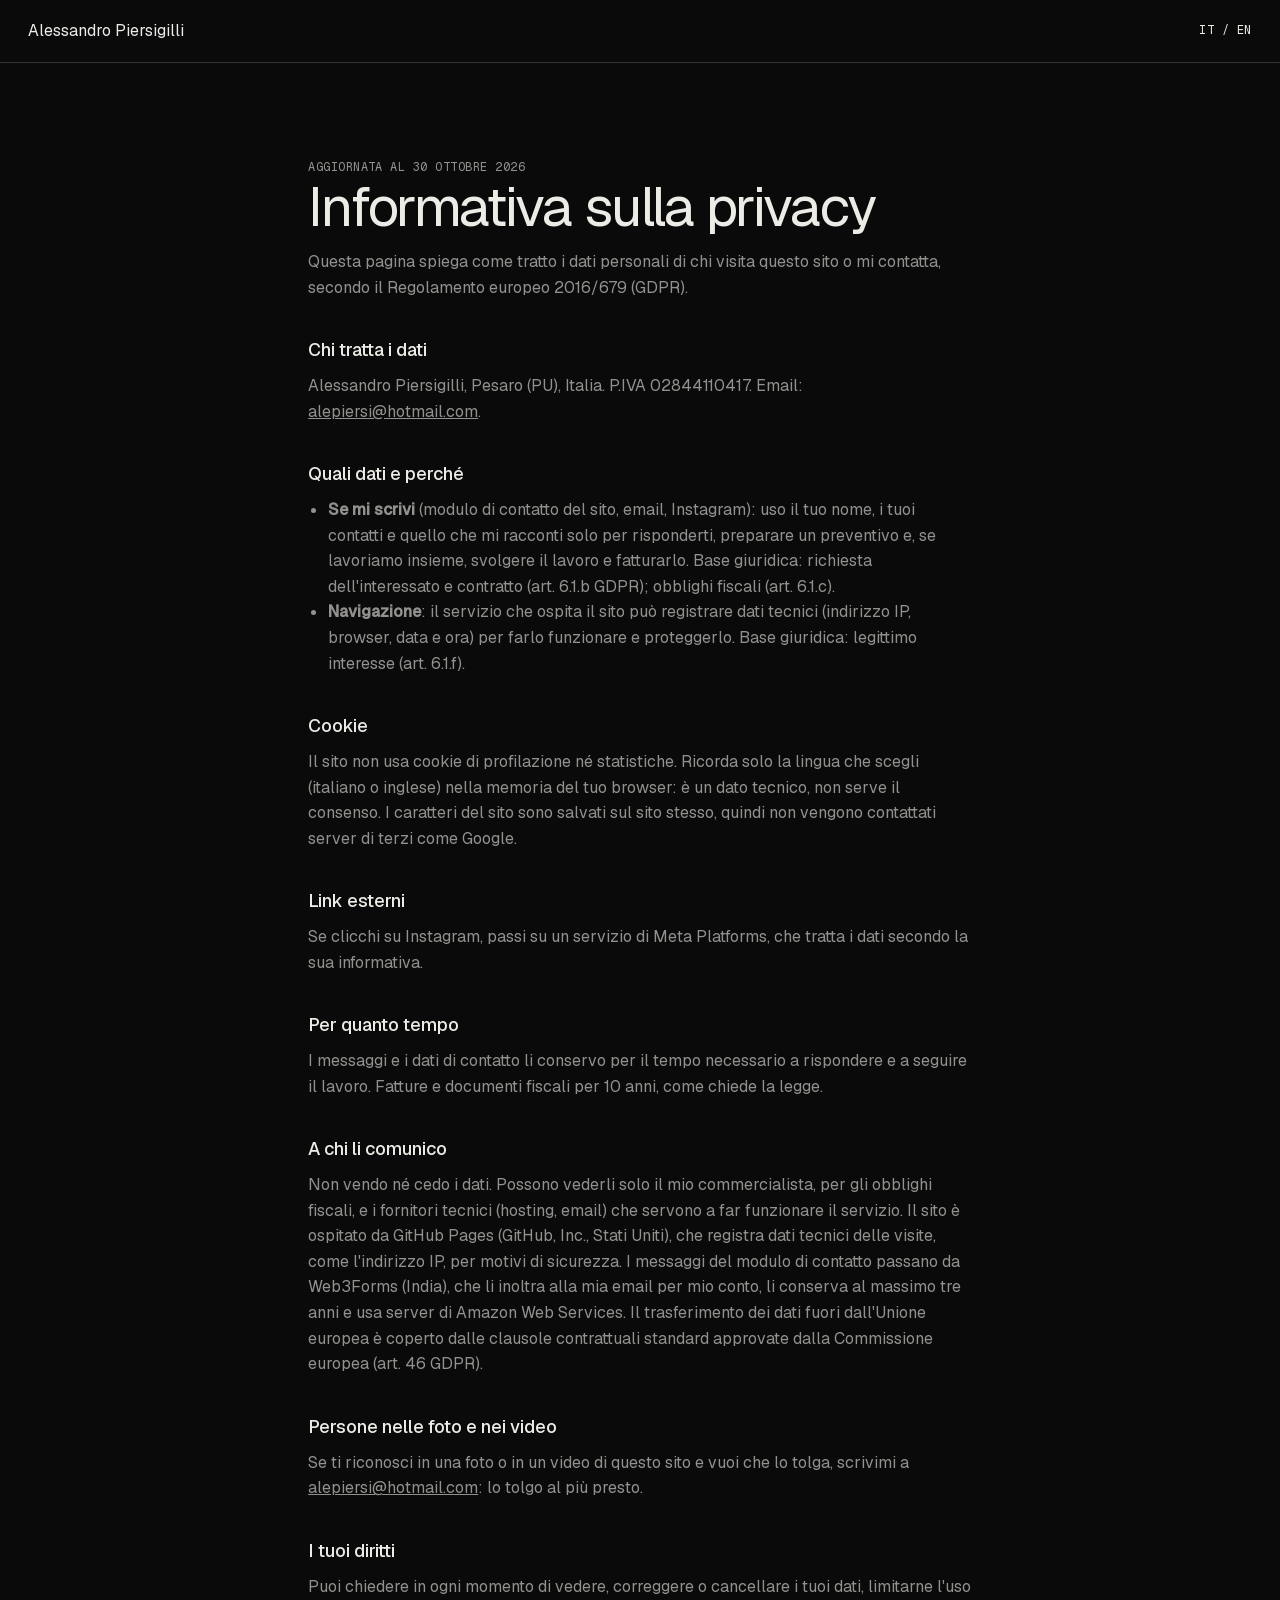
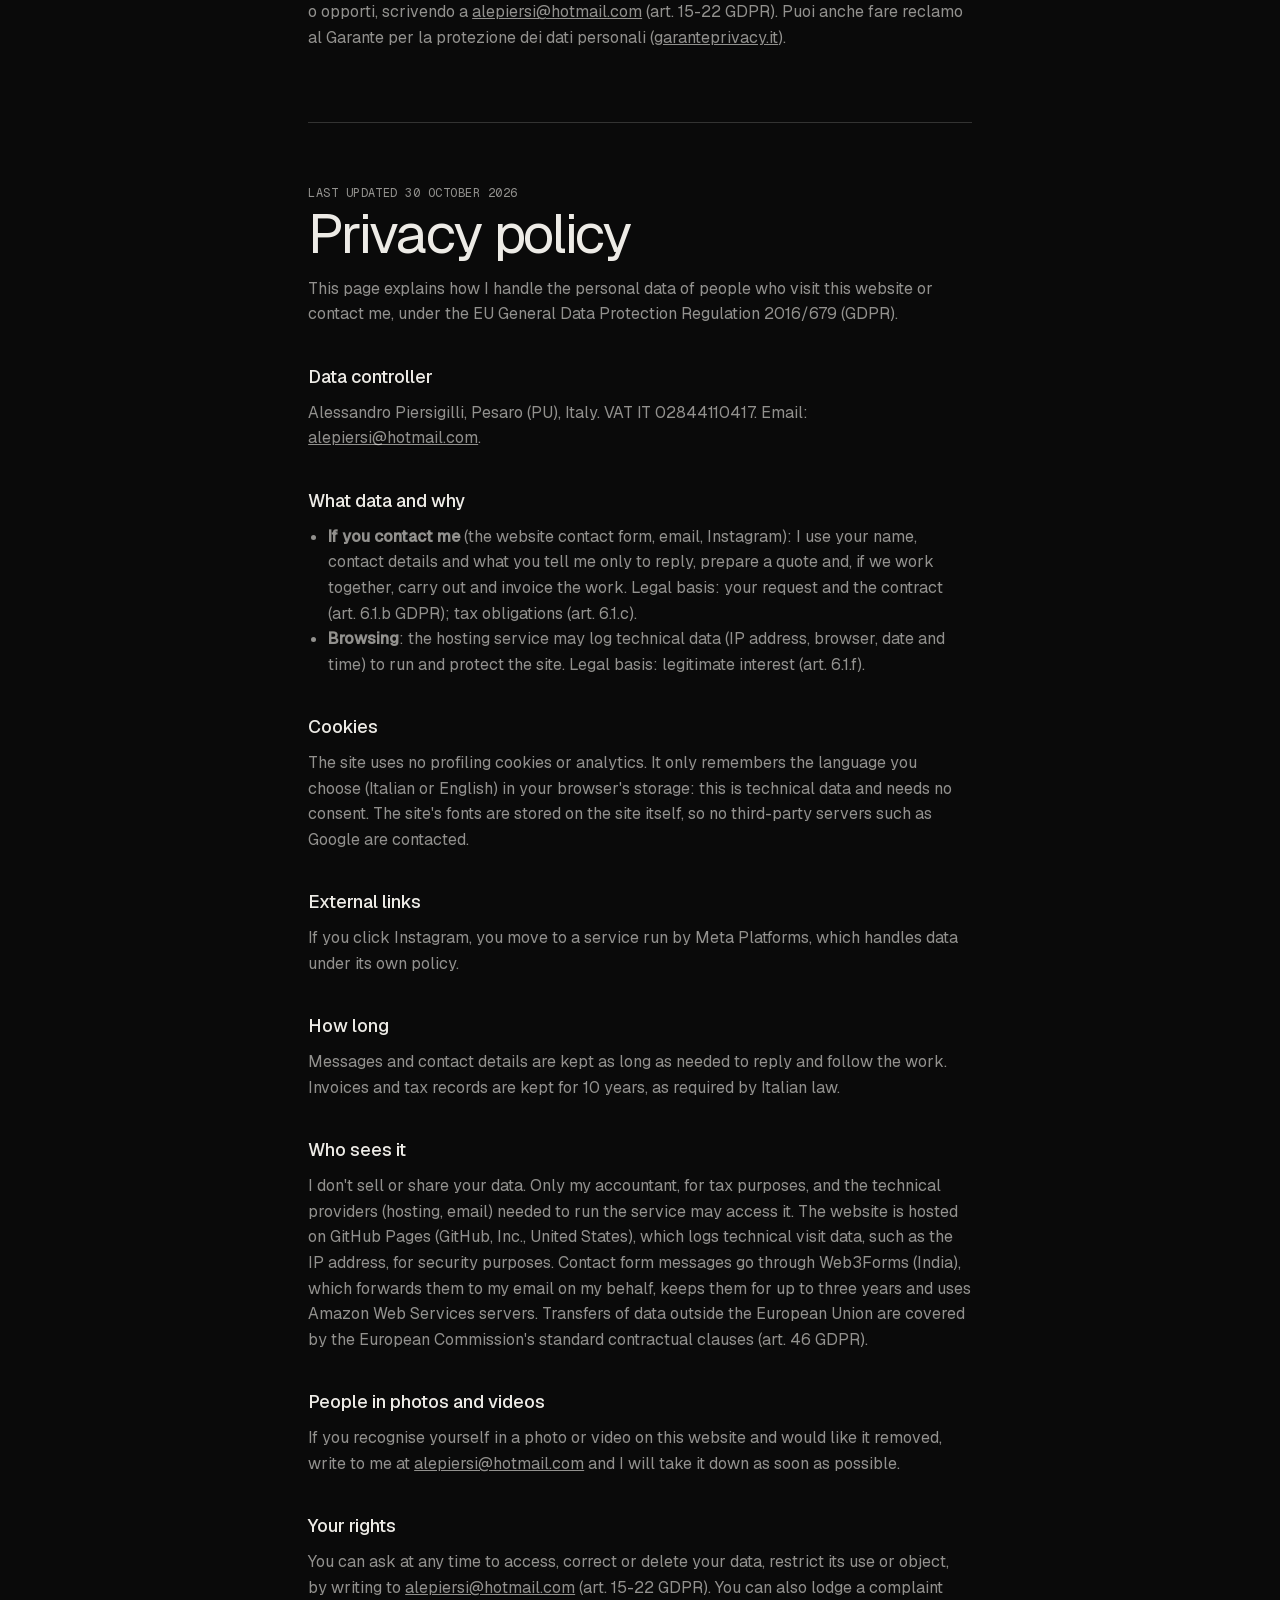
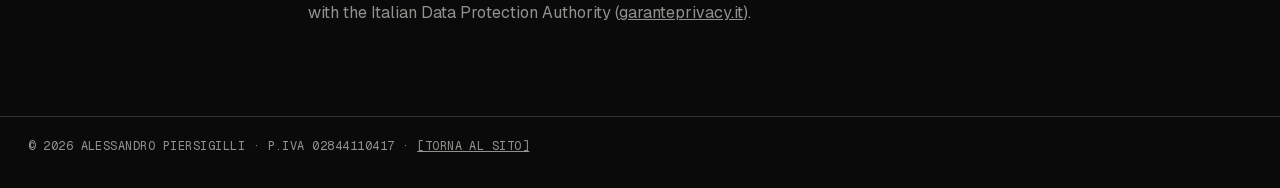
==== privacy.html @ 89960cb4 "Sito personale: prima pubblicazione Co-Authored-By: Claude Opus 5.5 <noreply@anthropic.com>" ====
<!doctype html>
<html lang="it">
<head>
<meta charset="utf-8">
<meta name="viewport" content="width=device-width, initial-scale=1">
<title>Privacy — Alessandro Piersigilli</title>
<meta name="robots" content="noindex">
<link rel="stylesheet" href="fonts/fonts.css">
<style>
  :root{--bg:#0A0A0A;--fg:#EDEBE6;--muted:rgba(237,235,230,.6);--line:rgba(237,235,230,.18);--g:clamp(16px,2.2vw,32px)}
  *{box-sizing:border-box;margin:0;padding:0}
  body{background:var(--bg);color:var(--fg);font-family:'Geist','Helvetica Neue',Arial,sans-serif;line-height:1.6;-webkit-font-smoothing:antialiased}
  a{color:inherit}
  .mono{font-family:'Geist Mono',ui-monospace,monospace;font-size:12px;letter-spacing:.04em;text-transform:uppercase}
  header{display:flex;justify-content:space-between;align-items:center;padding:18px var(--g);border-bottom:1px solid var(--line)}
  header a{text-decoration:none}
  main{max-width:720px;margin:0 auto;padding:clamp(48px,10vh,96px) var(--g)}
  h1{font-weight:400;font-size:clamp(36px,5vw,56px);letter-spacing:-.03em;line-height:1.05;margin-bottom:12px}
  h2{font-weight:500;font-size:18px;margin:36px 0 8px}
  p,li{color:var(--muted);max-width:62ch}
  ul{padding-left:20px}
  .lang{border-top:1px solid var(--line);margin-top:72px;padding-top:56px}
  footer{padding:20px var(--g) 32px;border-top:1px solid var(--line);color:var(--muted)}
</style>
</head>
<body>
<header>
  <a href="index.html">Alessandro Piersigilli</a>
  <span class="mono"><a href="#it">IT</a> / <a href="#en">EN</a></span>
</header>

<main>
<section id="it">
  <span class="mono" style="color:var(--muted)">Aggiornata al 30 ottobre 2026</span>
  <h1>Informativa sulla privacy</h1>
  <p>Questa pagina spiega come tratto i dati personali di chi visita questo sito o mi contatta, secondo il Regolamento europeo 2016/679 (GDPR).</p>

  <h2>Chi tratta i dati</h2>
  <p>Alessandro Piersigilli, Pesaro (PU), Italia. P.IVA 02844110417. Email: <a href="mailto:alepiersi@hotmail.com">alepiersi@hotmail.com</a>.</p>

  <h2>Quali dati e perché</h2>
  <ul>
    <li><b>Se mi scrivi</b> (modulo di contatto del sito, email, Instagram): uso il tuo nome, i tuoi contatti e quello che mi racconti solo per risponderti, preparare un preventivo e, se lavoriamo insieme, svolgere il lavoro e fatturarlo. Base giuridica: richiesta dell'interessato e contratto (art. 6.1.b GDPR); obblighi fiscali (art. 6.1.c).</li>
    <li><b>Navigazione</b>: il servizio che ospita il sito può registrare dati tecnici (indirizzo IP, browser, data e ora) per farlo funzionare e proteggerlo. Base giuridica: legittimo interesse (art. 6.1.f).</li>
  </ul>

  <h2>Cookie</h2>
  <p>Il sito non usa cookie di profilazione né statistiche. Ricorda solo la lingua che scegli (italiano o inglese) nella memoria del tuo browser: è un dato tecnico, non serve il consenso. I caratteri del sito sono salvati sul sito stesso, quindi non vengono contattati server di terzi come Google.</p>

  <h2>Link esterni</h2>
  <p>Se clicchi su Instagram, passi su un servizio di Meta Platforms, che tratta i dati secondo la sua informativa.</p>

  <h2>Per quanto tempo</h2>
  <p>I messaggi e i dati di contatto li conservo per il tempo necessario a rispondere e a seguire il lavoro. Fatture e documenti fiscali per 10 anni, come chiede la legge.</p>

  <h2>A chi li comunico</h2>
  <p>Non vendo né cedo i dati. Possono vederli solo il mio commercialista, per gli obblighi fiscali, e i fornitori tecnici (hosting, email) che servono a far funzionare il servizio. Il sito è ospitato da GitHub Pages (GitHub, Inc., Stati Uniti), che registra dati tecnici delle visite, come l'indirizzo IP, per motivi di sicurezza. I messaggi del modulo di contatto passano da Web3Forms (India), che li inoltra alla mia email per mio conto, li conserva al massimo tre anni e usa server di Amazon Web Services. Il trasferimento dei dati fuori dall'Unione europea è coperto dalle clausole contrattuali standard approvate dalla Commissione europea (art. 46 GDPR).</p>

  <h2>Persone nelle foto e nei video</h2>
  <p>Se ti riconosci in una foto o in un video di questo sito e vuoi che lo tolga, scrivimi a <a href="mailto:alepiersi@hotmail.com">alepiersi@hotmail.com</a>: lo tolgo al più presto.</p>

  <h2>I tuoi diritti</h2>
  <p>Puoi chiedere in ogni momento di vedere, correggere o cancellare i tuoi dati, limitarne l'uso o opporti, scrivendo a <a href="mailto:alepiersi@hotmail.com">alepiersi@hotmail.com</a> (art. 15-22 GDPR). Puoi anche fare reclamo al Garante per la protezione dei dati personali (<a href="https://www.garanteprivacy.it" rel="noopener">garanteprivacy.it</a>).</p>
</section>

<section id="en" class="lang" lang="en">
  <span class="mono" style="color:var(--muted)">Last updated 30 October 2026</span>
  <h1>Privacy policy</h1>
  <p>This page explains how I handle the personal data of people who visit this website or contact me, under the EU General Data Protection Regulation 2016/679 (GDPR).</p>

  <h2>Data controller</h2>
  <p>Alessandro Piersigilli, Pesaro (PU), Italy. VAT IT 02844110417. Email: <a href="mailto:alepiersi@hotmail.com">alepiersi@hotmail.com</a>.</p>

  <h2>What data and why</h2>
  <ul>
    <li><b>If you contact me</b> (the website contact form, email, Instagram): I use your name, contact details and what you tell me only to reply, prepare a quote and, if we work together, carry out and invoice the work. Legal basis: your request and the contract (art. 6.1.b GDPR); tax obligations (art. 6.1.c).</li>
    <li><b>Browsing</b>: the hosting service may log technical data (IP address, browser, date and time) to run and protect the site. Legal basis: legitimate interest (art. 6.1.f).</li>
  </ul>

  <h2>Cookies</h2>
  <p>The site uses no profiling cookies or analytics. It only remembers the language you choose (Italian or English) in your browser's storage: this is technical data and needs no consent. The site's fonts are stored on the site itself, so no third-party servers such as Google are contacted.</p>

  <h2>External links</h2>
  <p>If you click Instagram, you move to a service run by Meta Platforms, which handles data under its own policy.</p>

  <h2>How long</h2>
  <p>Messages and contact details are kept as long as needed to reply and follow the work. Invoices and tax records are kept for 10 years, as required by Italian law.</p>

  <h2>Who sees it</h2>
  <p>I don't sell or share your data. Only my accountant, for tax purposes, and the technical providers (hosting, email) needed to run the service may access it. The website is hosted on GitHub Pages (GitHub, Inc., United States), which logs technical visit data, such as the IP address, for security purposes. Contact form messages go through Web3Forms (India), which forwards them to my email on my behalf, keeps them for up to three years and uses Amazon Web Services servers. Transfers of data outside the European Union are covered by the European Commission's standard contractual clauses (art. 46 GDPR).</p>

  <h2>People in photos and videos</h2>
  <p>If you recognise yourself in a photo or video on this website and would like it removed, write to me at <a href="mailto:alepiersi@hotmail.com">alepiersi@hotmail.com</a> and I will take it down as soon as possible.</p>

  <h2>Your rights</h2>
  <p>You can ask at any time to access, correct or delete your data, restrict its use or object, by writing to <a href="mailto:alepiersi@hotmail.com">alepiersi@hotmail.com</a> (art. 15-22 GDPR). You can also lodge a complaint with the Italian Data Protection Authority (<a href="https://www.garanteprivacy.it" rel="noopener">garanteprivacy.it</a>).</p>
</section>
</main>

<footer class="mono">&copy; 2026 Alessandro Piersigilli &middot; P.IVA 02844110417 &middot; <a href="index.html">[Torna al sito]</a></footer>
</body>
</html>
---- fonts/fonts.css ----
/* Caratteri copiati da Google Fonts (licenza SIL Open Font License): così il sito non contatta i server di Google */
/* latin-ext */
@font-face {
  font-family: 'Geist';
  font-style: normal;
  font-weight: 300;
  font-display: swap;
  src: url(Geist-normal-latin-ext.woff2) format('woff2');
  unicode-range: U+0100-02BA, U+02BD-02C5, U+02C7-02CC, U+02CE-02D7, U+02DD-02FF, U+0304, U+0308, U+0329, U+1D00-1DBF, U+1E00-1E9F, U+1EF2-1EFF, U+2020, U+20A0-20AB, U+20AD-20C4, U+2113, U+2C60-2C7F, U+A720-A7FF;
}
/* latin */
@font-face {
  font-family: 'Geist';
  font-style: normal;
  font-weight: 300;
  font-display: swap;
  src: url(Geist-normal-latin.woff2) format('woff2');
  unicode-range: U+0000-00FF, U+0131, U+0152-0153, U+02BB-02BC, U+02C6, U+02DA, U+02DC, U+0304, U+0308, U+0329, U+2000-206F, U+20AC, U+2122, U+2191, U+2193, U+2212, U+2215, U+FEFF, U+FFFD;
}
/* latin-ext */
@font-face {
  font-family: 'Geist';
  font-style: normal;
  font-weight: 400;
  font-display: swap;
  src: url(Geist-normal-latin-ext.woff2) format('woff2');
  unicode-range: U+0100-02BA, U+02BD-02C5, U+02C7-02CC, U+02CE-02D7, U+02DD-02FF, U+0304, U+0308, U+0329, U+1D00-1DBF, U+1E00-1E9F, U+1EF2-1EFF, U+2020, U+20A0-20AB, U+20AD-20C4, U+2113, U+2C60-2C7F, U+A720-A7FF;
}
/* latin */
@font-face {
  font-family: 'Geist';
  font-style: normal;
  font-weight: 400;
  font-display: swap;
  src: url(Geist-normal-latin.woff2) format('woff2');
  unicode-range: U+0000-00FF, U+0131, U+0152-0153, U+02BB-02BC, U+02C6, U+02DA, U+02DC, U+0304, U+0308, U+0329, U+2000-206F, U+20AC, U+2122, U+2191, U+2193, U+2212, U+2215, U+FEFF, U+FFFD;
}
/* latin-ext */
@font-face {
  font-family: 'Geist';
  font-style: normal;
  font-weight: 500;
  font-display: swap;
  src: url(Geist-normal-latin-ext.woff2) format('woff2');
  unicode-range: U+0100-02BA, U+02BD-02C5, U+02C7-02CC, U+02CE-02D7, U+02DD-02FF, U+0304, U+0308, U+0329, U+1D00-1DBF, U+1E00-1E9F, U+1EF2-1EFF, U+2020, U+20A0-20AB, U+20AD-20C4, U+2113, U+2C60-2C7F, U+A720-A7FF;
}
/* latin */
@font-face {
  font-family: 'Geist';
  font-style: normal;
  font-weight: 500;
  font-display: swap;
  src: url(Geist-normal-latin.woff2) format('woff2');
  unicode-range: U+0000-00FF, U+0131, U+0152-0153, U+02BB-02BC, U+02C6, U+02DA, U+02DC, U+0304, U+0308, U+0329, U+2000-206F, U+20AC, U+2122, U+2191, U+2193, U+2212, U+2215, U+FEFF, U+FFFD;
}
/* latin-ext */
@font-face {
  font-family: 'Geist Mono';
  font-style: normal;
  font-weight: 400;
  font-display: swap;
  src: url(GeistMono-400-normal-latin-ext.woff2) format('woff2');
  unicode-range: U+0100-02BA, U+02BD-02C5, U+02C7-02CC, U+02CE-02D7, U+02DD-02FF, U+0304, U+0308, U+0329, U+1D00-1DBF, U+1E00-1E9F, U+1EF2-1EFF, U+2020, U+20A0-20AB, U+20AD-20C4, U+2113, U+2C60-2C7F, U+A720-A7FF;
}
/* latin */
@font-face {
  font-family: 'Geist Mono';
  font-style: normal;
  font-weight: 400;
  font-display: swap;
  src: url(GeistMono-400-normal-latin.woff2) format('woff2');
  unicode-range: U+0000-00FF, U+0131, U+0152-0153, U+02BB-02BC, U+02C6, U+02DA, U+02DC, U+0304, U+0308, U+0329, U+2000-206F, U+20AC, U+2122, U+2191, U+2193, U+2212, U+2215, U+FEFF, U+FFFD;
}
/* latin-ext */
@font-face {
  font-family: 'Instrument Serif';
  font-style: italic;
  font-weight: 400;
  font-display: swap;
  src: url(InstrumentSerif-400-italic-latin-ext.woff2) format('woff2');
  unicode-range: U+0100-02BA, U+02BD-02C5, U+02C7-02CC, U+02CE-02D7, U+02DD-02FF, U+0304, U+0308, U+0329, U+1D00-1DBF, U+1E00-1E9F, U+1EF2-1EFF, U+2020, U+20A0-20AB, U+20AD-20C4, U+2113, U+2C60-2C7F, U+A720-A7FF;
}
/* latin */
@font-face {
  font-family: 'Instrument Serif';
  font-style: italic;
  font-weight: 400;
  font-display: swap;
  src: url(InstrumentSerif-400-italic-latin.woff2) format('woff2');
  unicode-range: U+0000-00FF, U+0131, U+0152-0153, U+02BB-02BC, U+02C6, U+02DA, U+02DC, U+0304, U+0308, U+0329, U+2000-206F, U+20AC, U+2122, U+2191, U+2193, U+2212, U+2215, U+FEFF, U+FFFD;
}
/* latin-ext */
@font-face {
  font-family: 'Instrument Serif';
  font-style: normal;
  font-weight: 400;
  font-display: swap;
  src: url(InstrumentSerif-400-normal-latin-ext.woff2) format('woff2');
  unicode-range: U+0100-02BA, U+02BD-02C5, U+02C7-02CC, U+02CE-02D7, U+02DD-02FF, U+0304, U+0308, U+0329, U+1D00-1DBF, U+1E00-1E9F, U+1EF2-1EFF, U+2020, U+20A0-20AB, U+20AD-20C4, U+2113, U+2C60-2C7F, U+A720-A7FF;
}
/* latin */
@font-face {
  font-family: 'Instrument Serif';
  font-style: normal;
  font-weight: 400;
  font-display: swap;
  src: url(InstrumentSerif-400-normal-latin.woff2) format('woff2');
  unicode-range: U+0000-00FF, U+0131, U+0152-0153, U+02BB-02BC, U+02C6, U+02DA, U+02DC, U+0304, U+0308, U+0329, U+2000-206F, U+20AC, U+2122, U+2191, U+2193, U+2212, U+2215, U+FEFF, U+FFFD;
}
/* latin-ext */
@font-face {
  font-family: 'Jost';
  font-style: normal;
  font-weight: 300;
  font-display: swap;
  src: url(Jost-300-normal-latin-ext.woff2) format('woff2');
  unicode-range: U+0100-02BA, U+02BD-02C5, U+02C7-02CC, U+02CE-02D7, U+02DD-02FF, U+0304, U+0308, U+0329, U+1D00-1DBF, U+1E00-1E9F, U+1EF2-1EFF, U+2020, U+20A0-20AB, U+20AD-20C4, U+2113, U+2C60-2C7F, U+A720-A7FF;
}
/* latin */
@font-face {
  font-family: 'Jost';
  font-style: normal;
  font-weight: 300;
  font-display: swap;
  src: url(Jost-300-normal-latin.woff2) format('woff2');
  unicode-range: U+0000-00FF, U+0131, U+0152-0153, U+02BB-02BC, U+02C6, U+02DA, U+02DC, U+0304, U+0308, U+0329, U+2000-206F, U+20AC, U+2122, U+2191, U+2193, U+2212, U+2215, U+FEFF, U+FFFD;
}
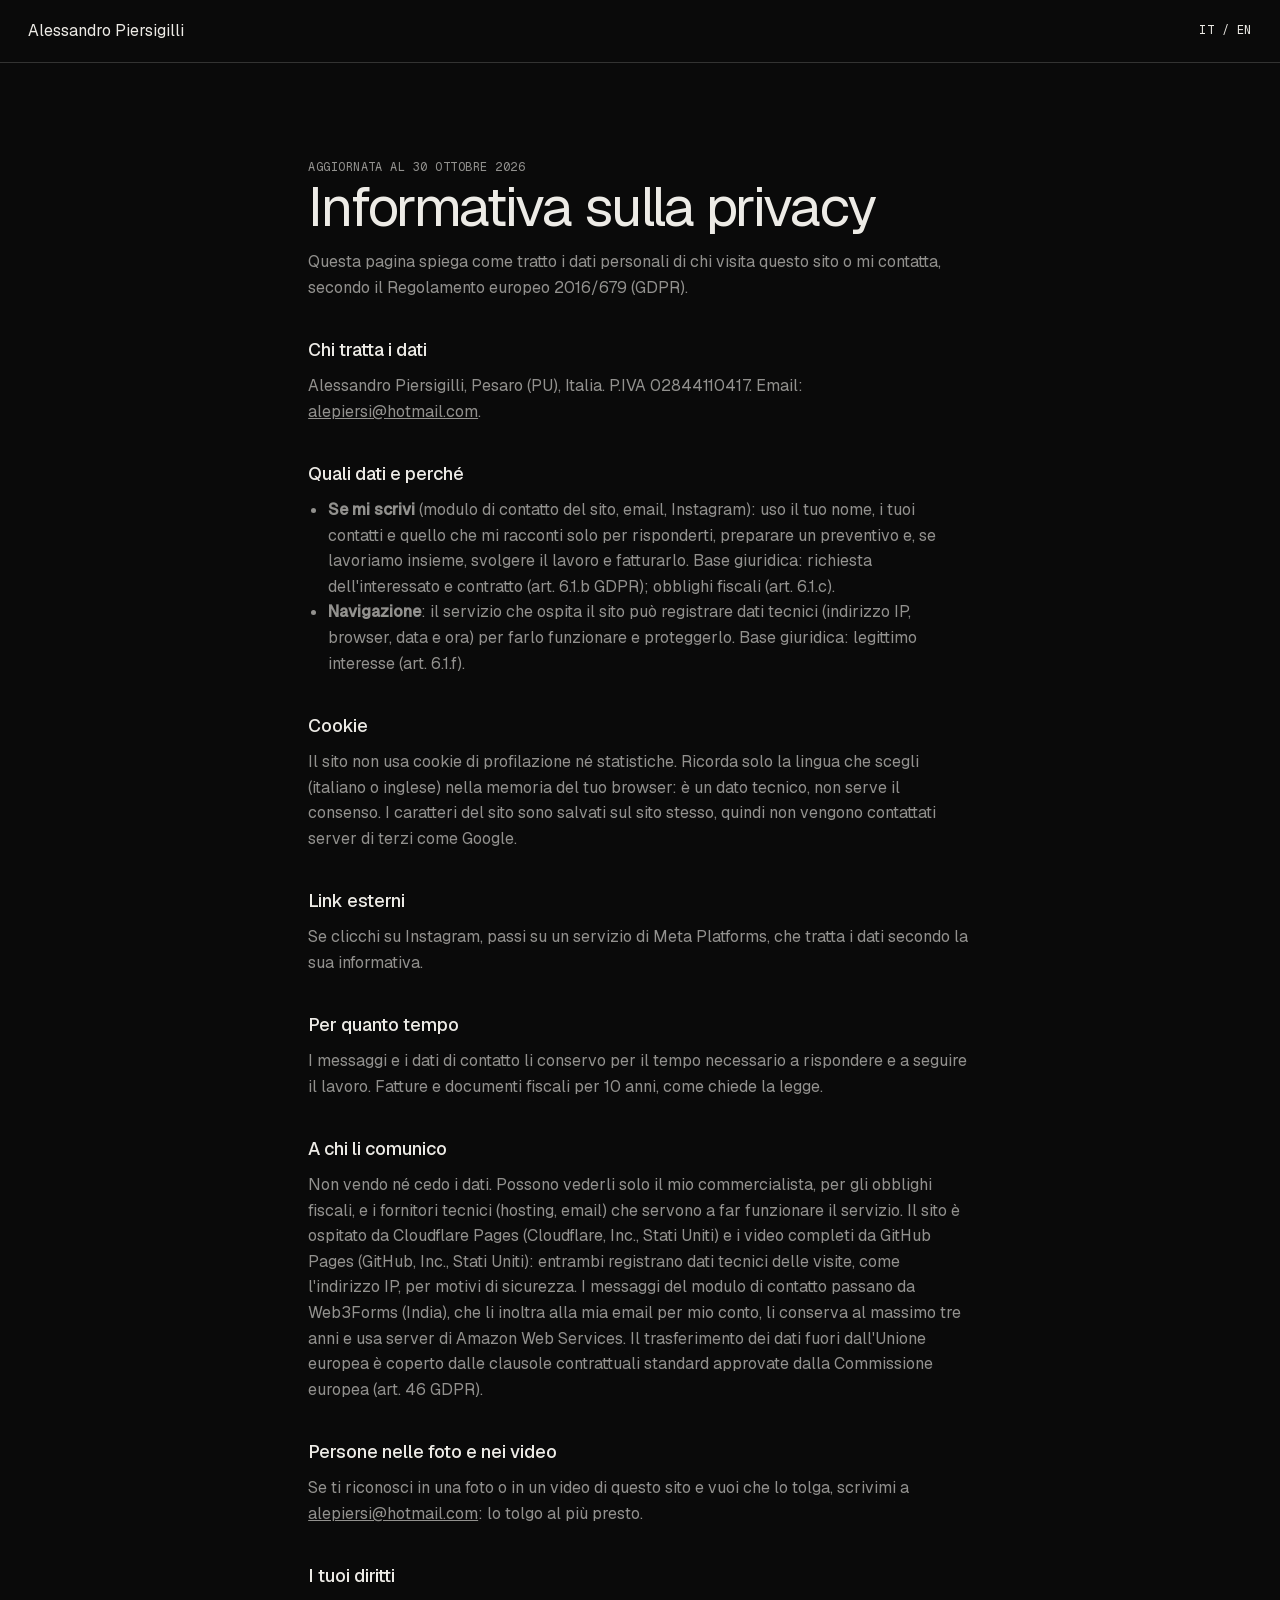
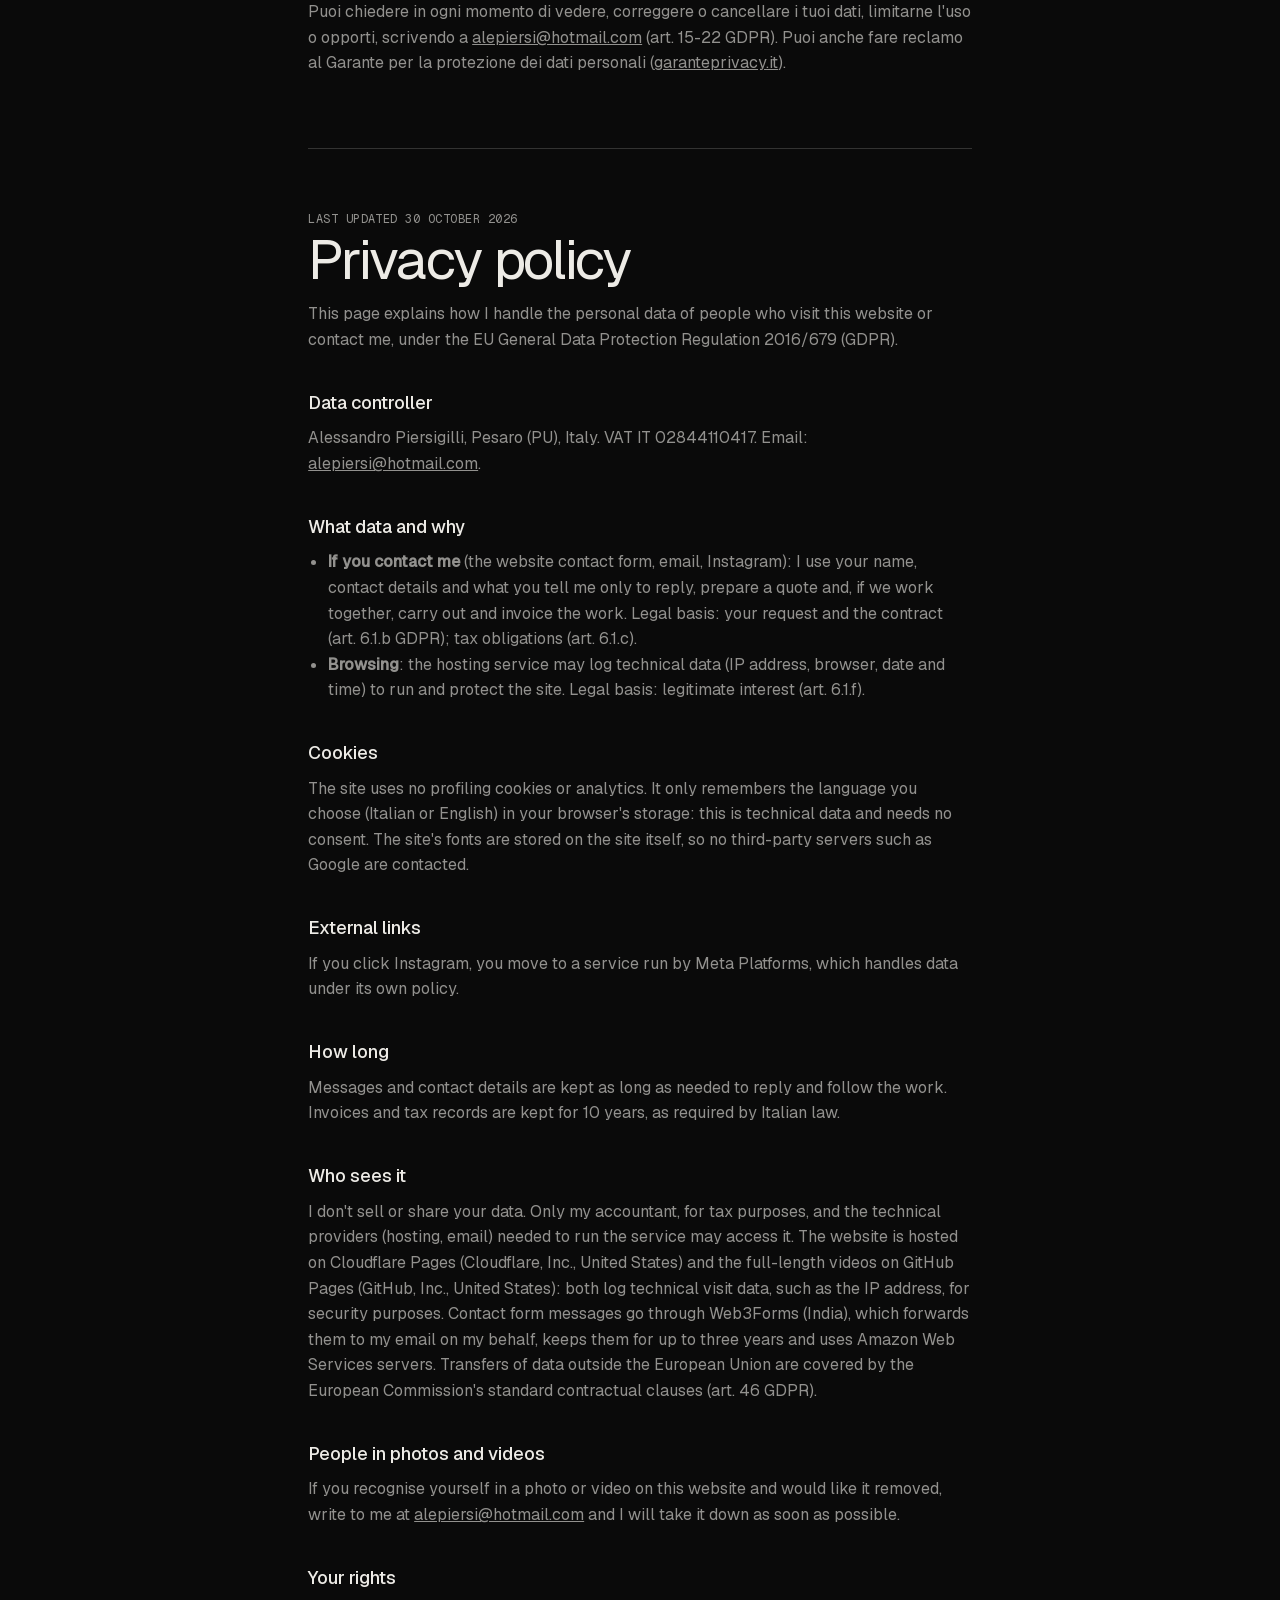
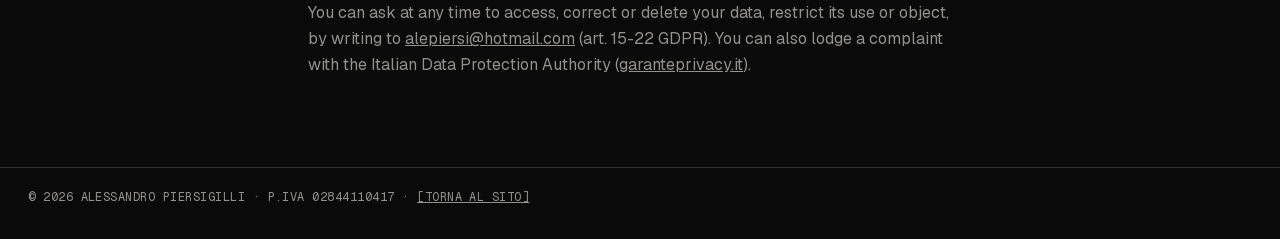
==== commit 51165949: "Privacy: sito su Cloudflare Pages, video completi su GitHub Pages Co-Authored-By: Claude Opus 5.5 <n" ====
--- a/privacy.html
+++ b/privacy.html
@@ -54,7 +54,7 @@
   <p>I messaggi e i dati di contatto li conservo per il tempo necessario a rispondere e a seguire il lavoro. Fatture e documenti fiscali per 10 anni, come chiede la legge.</p>
 
   <h2>A chi li comunico</h2>
-  <p>Non vendo né cedo i dati. Possono vederli solo il mio commercialista, per gli obblighi fiscali, e i fornitori tecnici (hosting, email) che servono a far funzionare il servizio. Il sito è ospitato da GitHub Pages (GitHub, Inc., Stati Uniti), che registra dati tecnici delle visite, come l'indirizzo IP, per motivi di sicurezza. I messaggi del modulo di contatto passano da Web3Forms (India), che li inoltra alla mia email per mio conto, li conserva al massimo tre anni e usa server di Amazon Web Services. Il trasferimento dei dati fuori dall'Unione europea è coperto dalle clausole contrattuali standard approvate dalla Commissione europea (art. 46 GDPR).</p>
+  <p>Non vendo né cedo i dati. Possono vederli solo il mio commercialista, per gli obblighi fiscali, e i fornitori tecnici (hosting, email) che servono a far funzionare il servizio. Il sito è ospitato da Cloudflare Pages (Cloudflare, Inc., Stati Uniti) e i video completi da GitHub Pages (GitHub, Inc., Stati Uniti): entrambi registrano dati tecnici delle visite, come l'indirizzo IP, per motivi di sicurezza. I messaggi del modulo di contatto passano da Web3Forms (India), che li inoltra alla mia email per mio conto, li conserva al massimo tre anni e usa server di Amazon Web Services. Il trasferimento dei dati fuori dall'Unione europea è coperto dalle clausole contrattuali standard approvate dalla Commissione europea (art. 46 GDPR).</p>
 
   <h2>Persone nelle foto e nei video</h2>
   <p>Se ti riconosci in una foto o in un video di questo sito e vuoi che lo tolga, scrivimi a <a href="mailto:alepiersi@hotmail.com">alepiersi@hotmail.com</a>: lo tolgo al più presto.</p>
@@ -87,7 +87,7 @@
   <p>Messages and contact details are kept as long as needed to reply and follow the work. Invoices and tax records are kept for 10 years, as required by Italian law.</p>
 
   <h2>Who sees it</h2>
-  <p>I don't sell or share your data. Only my accountant, for tax purposes, and the technical providers (hosting, email) needed to run the service may access it. The website is hosted on GitHub Pages (GitHub, Inc., United States), which logs technical visit data, such as the IP address, for security purposes. Contact form messages go through Web3Forms (India), which forwards them to my email on my behalf, keeps them for up to three years and uses Amazon Web Services servers. Transfers of data outside the European Union are covered by the European Commission's standard contractual clauses (art. 46 GDPR).</p>
+  <p>I don't sell or share your data. Only my accountant, for tax purposes, and the technical providers (hosting, email) needed to run the service may access it. The website is hosted on Cloudflare Pages (Cloudflare, Inc., United States) and the full-length videos on GitHub Pages (GitHub, Inc., United States): both log technical visit data, such as the IP address, for security purposes. Contact form messages go through Web3Forms (India), which forwards them to my email on my behalf, keeps them for up to three years and uses Amazon Web Services servers. Transfers of data outside the European Union are covered by the European Commission's standard contractual clauses (art. 46 GDPR).</p>
 
   <h2>People in photos and videos</h2>
   <p>If you recognise yourself in a photo or video on this website and would like it removed, write to me at <a href="mailto:alepiersi@hotmail.com">alepiersi@hotmail.com</a> and I will take it down as soon as possible.</p>
